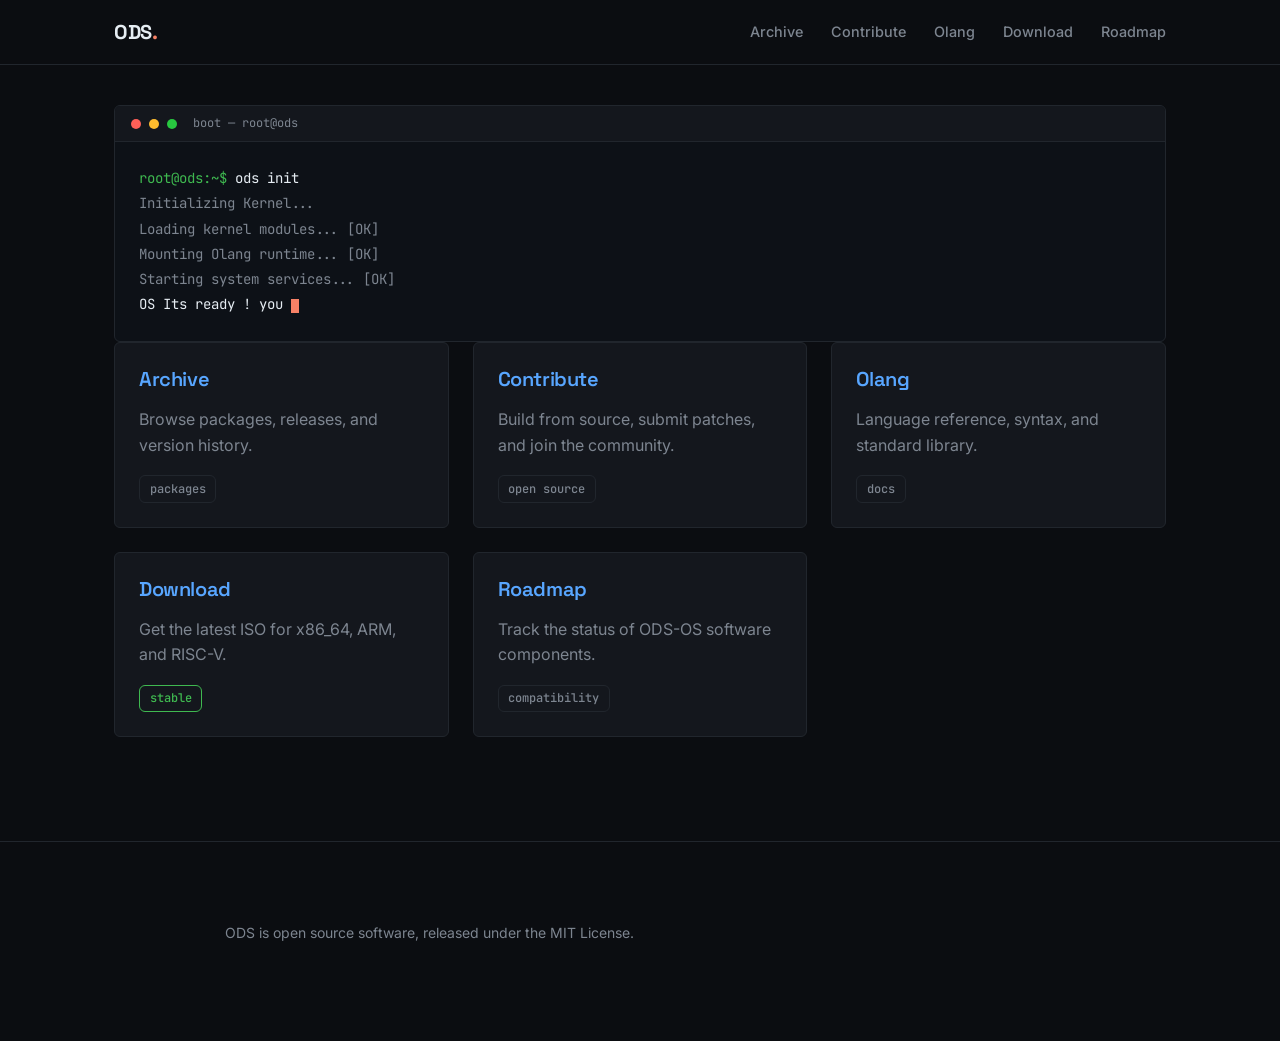
==== index.html @ 323a290c "Add files via upload" ====
<!DOCTYPE html>
<html lang="en">
<head>
  <meta charset="UTF-8">
  <meta name="viewport" content="width=device-width, initial-scale=1.0">
  <title>ODS — Open Developers Source</title>
  <link rel="stylesheet" href="shared.css">
  <link rel="stylesheet" href="index.css">
</head>
<body>
  <header>
    <div class="container">
      <a href="index.html" class="logo">ODS<span>.</span></a>
      <nav>
        <a href="archive/arch.html">Archive</a>
        <a href="contribute/contri.html">Contribute</a>
        <a href="olang/olang.html">Olang</a>
        <a href="os_download/os_download.html">Download</a>
        <a href="target/trget.html">Roadmap</a>
      </nav>
    </div>
  </header>

  <main>
    <section class="hero">
      <div class="container">
        <div class="terminal">
          <div class="terminal-header">
            <div class="terminal-dot red"></div>
            <div class="terminal-dot yellow"></div>
            <div class="terminal-dot green"></div>
            <div class="terminal-title">boot — root@ods</div>
          </div>
          <div class="terminal-body">
            <div><span class="prompt">root@ods:~$</span> <span class="command">ods init</span></div>
            <div class="output">Initializing Kernel...</div>
            <div class="output">Loading kernel modules... [OK]</div>
            <div class="output">Mounting Olang runtime... [OK]</div>
            <div class="output">Starting system services... [OK]</div>
            <div class="output"></div>
            <div><span class="typed" id="typed-line"></span><span class="cursor" id="cursor"></span></div>
          </div>
        </div>

        <div class="hero-nav">
          <div class="card-grid">
            <a href="archive/arch.html" class="card">
              <h3>Archive</h3>
              <p>Browse packages, releases, and version history.</p>
              <span class="badge">packages</span>
            </a>
            <a href="contribute/contri.html" class="card">
              <h3>Contribute</h3>
              <p>Build from source, submit patches, and join the community.</p>
              <span class="badge">open source</span>
            </a>
            <a href="olang/olang.html" class="card">
              <h3>Olang</h3>
              <p>Language reference, syntax, and standard library.</p>
              <span class="badge">docs</span>
            </a>
            <a href="os_download/os_download.html" class="card">
              <h3>Download</h3>
              <p>Get the latest ISO for x86_64, ARM, and RISC-V.</p>
              <span class="badge badge-success">stable</span>
            </a>
            <a href="target/trget.html" class="card">
              <h3>Roadmap</h3>
              <p>Track the status of ODS-OS software components.</p>
              <span class="badge">compatibility</span>
            </a>
          </div>
        </div>
      </div>
    </section>
  </main>

  <footer>
    <div class="container">
      <p>ODS is open source software, released under the MIT License.</p>
    </div>
  </footer>

  <script src="index.js"></script>
</body>
</html>
---- shared.css ----
@import url('https://fonts.googleapis.com/css2?family=Inter:wght@400&family=JetBrains+Mono:wght@600&family=Space+Grotesk:wght@500;600;700&display=swap');

:root {
  --bg: #0b0d11;
  --surface: #14171d;
  --border: #21262d;
  --text: #e6edf3;
  --muted: #7d8590;
  --accent: #f78166;
  --accent-hover: #ff9e7f;
  --link: #58a6ff;
  --success: #3fb950;
  --warning: #d29922;
  --danger: #d29922;
  --font-heading: "Space Grotesk", system-ui, sans-serif;
  --font-body: "Inter", system-ui, sans-serif;
  --font-mono: "JetBrains Mono", ui-monospace, monospace;
  --radius: 6px;
  --max-width: 1100px;
  --space-xs: 0.25rem;
  --space-sm: 0.5rem;
  --space-md: 1rem;
  --space-lg: 1.5rem;
  --space-xl: 2.5rem;
  --space-2xl: 4rem;
}

* {
  margin: 0;
  padding: 0;
  box-sizing: border-box;
}

html {
  scroll-behavior: smooth;
}

body {
  font-family: var(--font-body);
  background: var(--bg);
  color: var(--text);
  line-height: 1.6;
  min-height: 100vh;
  -webkit-font-smoothing: antialiased;
  -moz-osx-font-smoothing: grayscale;
}

h1, h2, h3, h4 {
  font-family: var(--font-heading);
  font-weight: 600;
  line-height: 1.2;
  letter-spacing: -0.02em;
}

h1 {
  font-size: clamp(2rem, 5vw, 3rem);
}

h2 {
  font-size: clamp(1.5rem, 3vw, 2rem);
  margin-bottom: var(--space-lg);
}

h3 {
  font-size: 1.25rem;
  margin-bottom: var(--space-md);
}

p {
  margin-bottom: var(--space-md);
  color: var(--muted);
  max-width: 70ch;
}

a {
  color: var(--link);
  text-decoration: none;
  transition: color 0.2s ease;
}

a:hover {
  color: var(--accent-hover);
}

code, pre {
  font-family: var(--font-mono);
  font-size: 0.875em;
}

code {
  background: var(--surface);
  padding: 0.15em 0.4em;
  border-radius: var(--radius);
  border: 1px solid var(--border);
  color: var(--accent);
}

pre {
  background: #0d1117;
  border: 1px solid var(--border);
  border-radius: var(--radius);
  padding: var(--space-lg);
  overflow-x: auto;
  line-height: 1.7;
}

pre code {
  background: none;
  padding: 0;
  border: none;
  color: var(--text);
}

.container {
  max-width: var(--max-width);
  margin: 0 auto;
  padding: var(--space-xl) var(--space-lg);
}

header {
  border-bottom: 1px solid var(--border);
  padding: var(--space-md) 0;
}

header .container {
  display: flex;
  justify-content: space-between;
  align-items: center;
  padding-top: 0;
  padding-bottom: 0;
}

.logo {
  font-family: var(--font-heading);
  font-weight: 700;
  font-size: 1.25rem;
  color: var(--text);
  letter-spacing: -0.02em;
}

.logo span {
  color: var(--accent);
}

nav a {
  color: var(--muted);
  margin-left: var(--space-lg);
  font-size: 0.9rem;
  font-weight: 500;
}

nav a:hover {
  color: var(--text);
}

nav a.active {
  color: var(--accent);
}

.card {
  background: var(--surface);
  border: 1px solid var(--border);
  border-radius: var(--radius);
  padding: var(--space-lg);
  transition: border-color 0.2s ease, transform 0.2s ease;
}

.card:hover {
  border-color: var(--accent);
  transform: translateY(-2px);
}

.card-grid {
  display: grid;
  grid-template-columns: repeat(auto-fit, minmax(280px, 1fr));
  gap: var(--space-lg);
}

.btn {
  display: inline-flex;
  align-items: center;
  gap: var(--space-sm);
  padding: 0.6rem 1.2rem;
  border-radius: var(--radius);
  font-family: var(--font-heading);
  font-weight: 600;
  font-size: 0.9rem;
  border: 1px solid var(--border);
  background: var(--surface);
  color: var(--text);
  cursor: pointer;
  transition: all 0.2s ease;
  text-decoration: none;
}

.btn:hover {
  border-color: var(--accent);
  color: var(--accent);
}

.btn-primary {
  background: var(--accent);
  color: var(--bg);
  border-color: var(--accent);
}

.btn-primary:hover {
  background: var(--accent-hover);
  border-color: var(--accent-hover);
  color: var(--bg);
}

.badge {
  display: inline-block;
  padding: 0.2rem 0.6rem;
  border-radius: var(--radius);
  font-family: var(--font-mono);
  font-size: 0.75rem;
  font-weight: 500;
  border: 1px solid var(--border);
  background: var(--surface);
  color: var(--muted);
}

.badge-success {
  border-color: var(--success);
  color: var(--success);
}

.badge-warning {
  border-color: var(--warning);
  color: var(--warning);
}

.badge-stopped {
  border-color: #8b5a5a;
  color: #8b5a5a;
}

.avatar {
  width: 40px;
  height: 40px;
  border-radius: 50%;
  border: 2px solid var(--border);
  flex-shrink: 0;
}

.user-info {
  display: flex;
  align-items: center;
  gap: var(--space-md);
  padding: var(--space-md);
  background: var(--bg);
  border: 1px solid var(--border);
  border-radius: var(--radius);
}

.user-name {
  font-family: var(--font-heading);
  font-weight: 600;
  font-size: 0.95rem;
  color: var(--text);
  margin-bottom: var(--space-xs);
}

.terminal {
  background: #0d1117;
  border: 1px solid var(--border);
  border-radius: var(--radius);
  overflow: hidden;
}

.terminal-header {
  display: flex;
  align-items: center;
  gap: var(--space-sm);
  padding: var(--space-sm) var(--space-md);
  border-bottom: 1px solid var(--border);
  background: var(--surface);
}

.terminal-dot {
  width: 10px;
  height: 10px;
  border-radius: 50%;
  background: var(--border);
}

.terminal-dot.red {
  background: #ff5f57;
}

.terminal-dot.yellow {
  background: #febc2e;
}

.terminal-dot.green {
  background: #28c840;
}

.terminal-title {
  font-family: var(--font-mono);
  font-size: 0.75rem;
  color: var(--muted);
  margin-left: var(--space-sm);
}

.terminal-body {
  padding: var(--space-lg);
  font-family: var(--font-mono);
  font-size: 0.875rem;
  line-height: 1.8;
  color: var(--text);
  overflow-x: auto;
}

.terminal-body .prompt {
  color: var(--success);
  user-select: none;
}

.terminal-body .command {
  color: var(--text);
}

.terminal-body .output {
  color: var(--muted);
}

.terminal-body .cursor {
  display: inline-block;
  width: 8px;
  height: 1em;
  background: var(--accent);
  animation: blink 1s step-end infinite;
  vertical-align: text-bottom;
}

@keyframes blink {
  50% {
    opacity: 0;
  }
}

.terminal-body .typed {
  color: var(--text);
}

footer {
  border-top: 1px solid var(--border);
  padding: var(--space-xl) 0;
  margin-top: var(--space-2xl);
  text-align: center;
  color: var(--muted);
  font-size: 0.875rem;
}

@media (max-width: 768px) {
  .container {
    padding: var(--space-lg) var(--space-md);
  }

  .card-grid {
    grid-template-columns: 1fr;
  }

  header .container {
    flex-direction: column;
    gap: var(--space-md);
  }

  nav a {
    margin-left: 0;
    margin-right: var(--space-md);
  }

  h1 {
    font-size: 1.75rem;
  }

  h2 {
    font-size: 1.25rem;
  }
}

@media (prefers-reduced-motion: reduce) {
  * {
    animation-duration: 0.01ms !important;
    animation-iteration-count: 1 !important;
    transition-duration: 0.01ms !important;
    scroll-behavior: auto !important;
  }
}
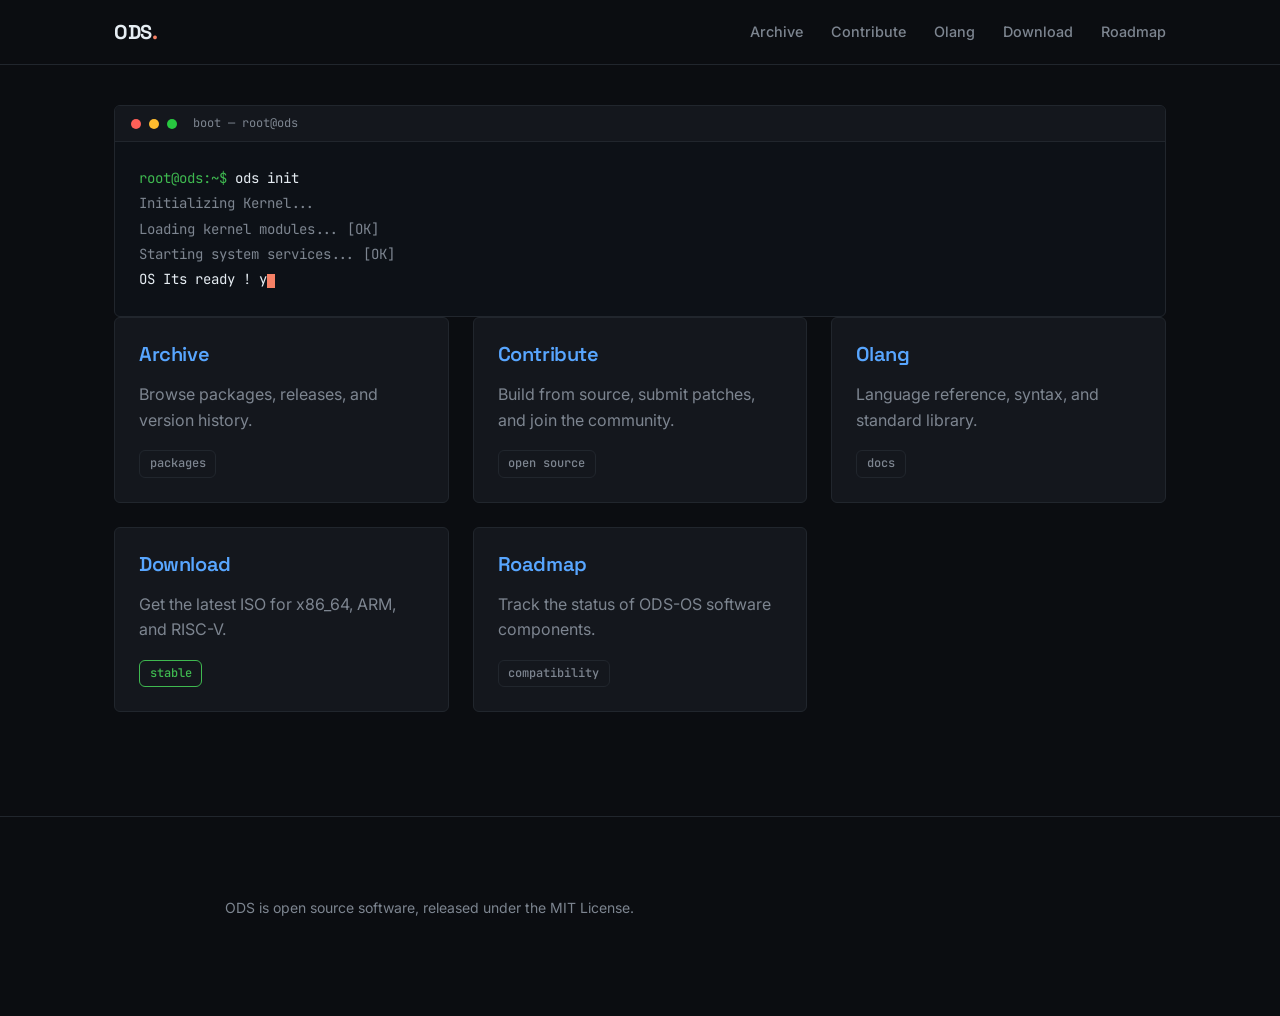
==== commit 1d5202a8: "Update index.html" ====
--- a/index.html
+++ b/index.html
@@ -35,7 +35,6 @@
             <div><span class="prompt">root@ods:~$</span> <span class="command">ods init</span></div>
             <div class="output">Initializing Kernel...</div>
             <div class="output">Loading kernel modules... [OK]</div>
-            <div class="output">Mounting Olang runtime... [OK]</div>
             <div class="output">Starting system services... [OK]</div>
             <div class="output"></div>
             <div><span class="typed" id="typed-line"></span><span class="cursor" id="cursor"></span></div>
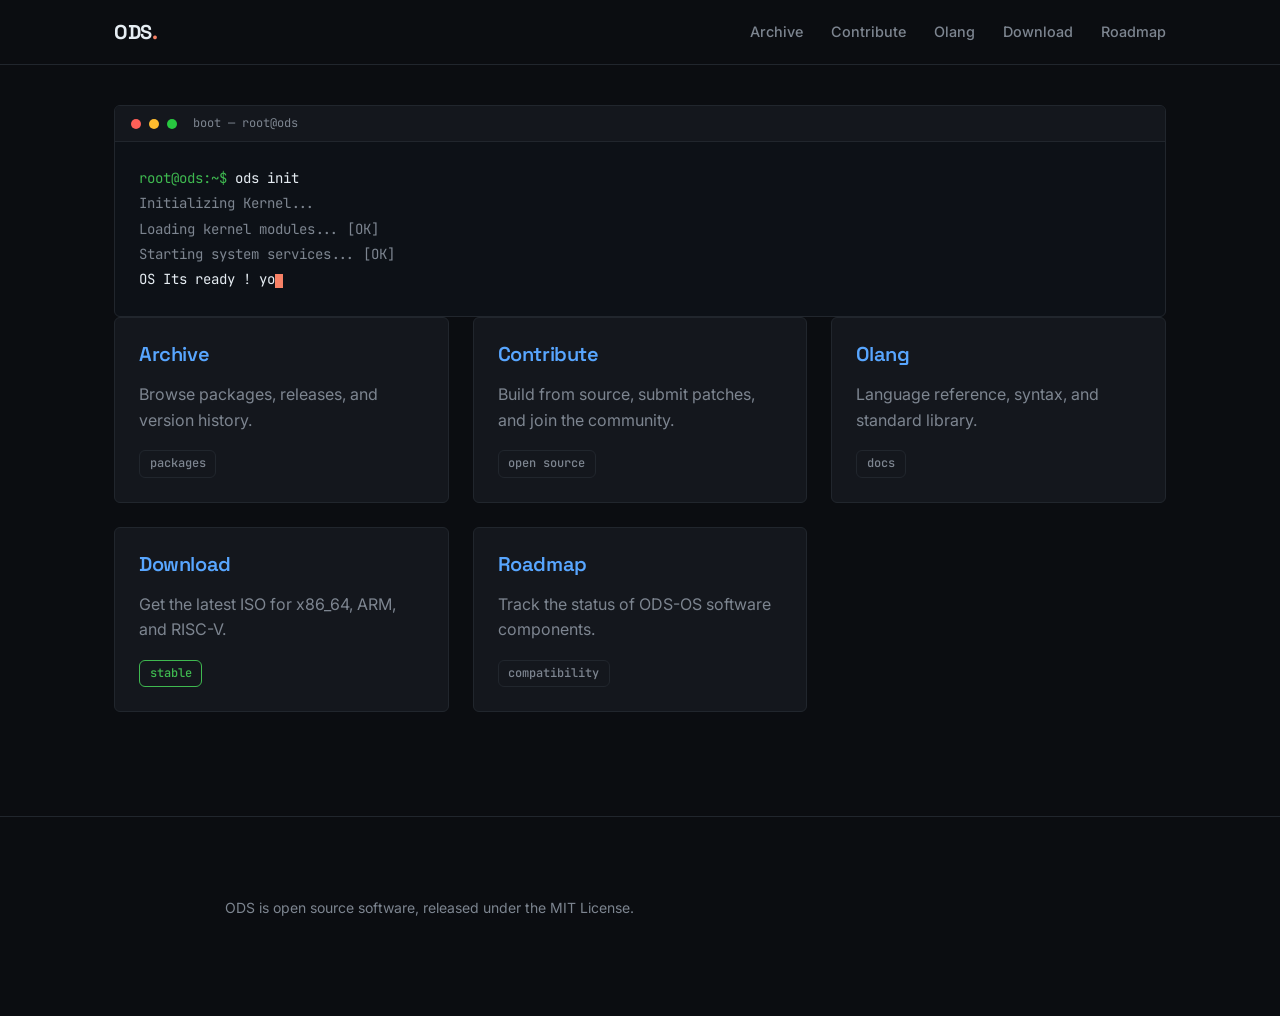
==== commit 180c390f: "Update index.html" ====
--- a/index.html
+++ b/index.html
@@ -80,6 +80,7 @@
     </div>
   </footer>
 
+  
   <script src="index.js"></script>
 </body>
 </html>
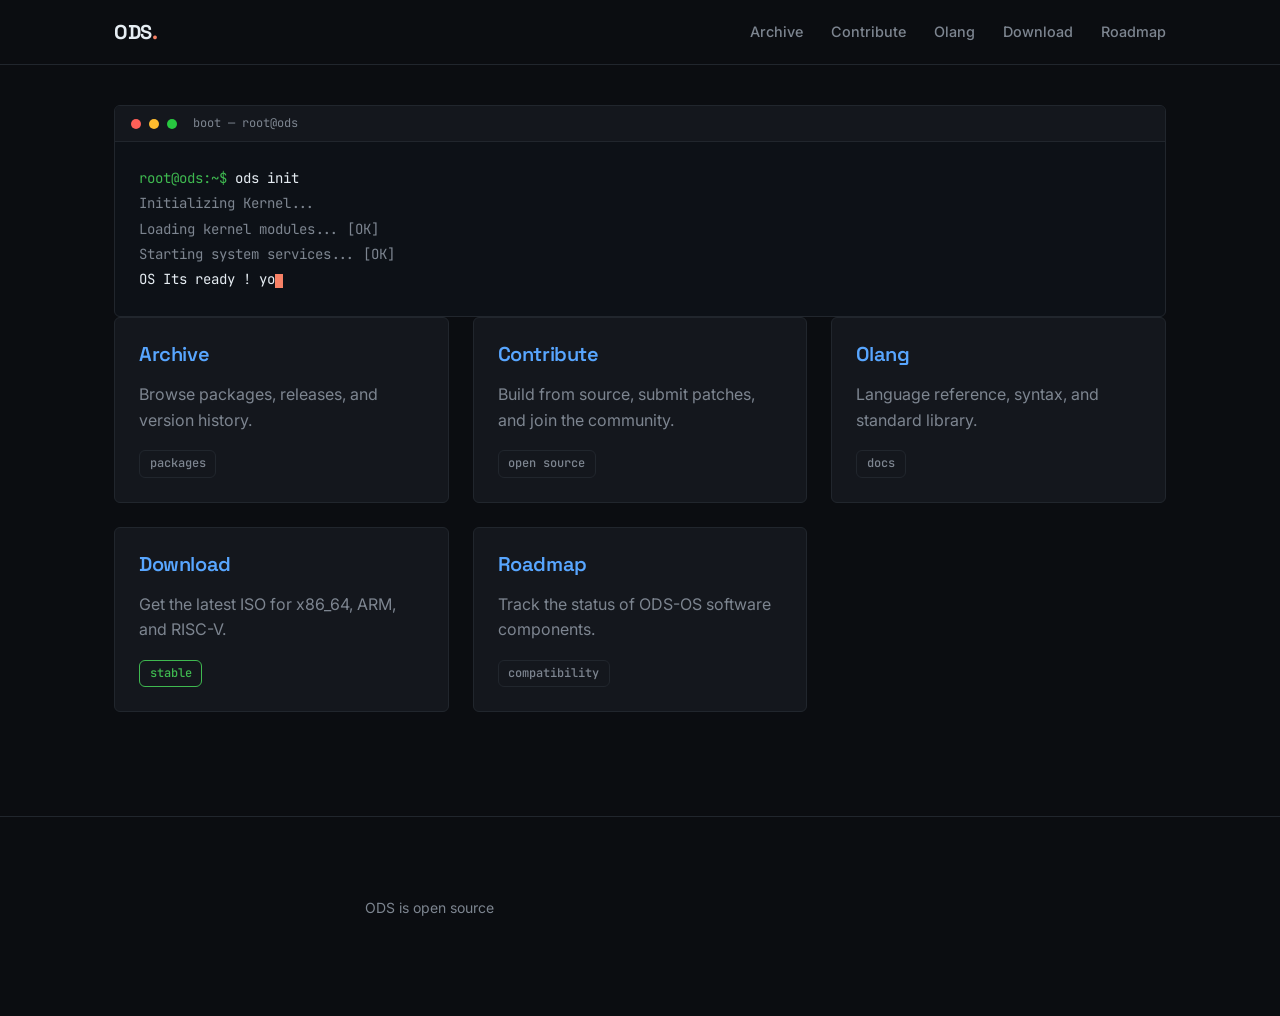
==== commit 271bce67: "Update index.html" ====
--- a/index.html
+++ b/index.html
@@ -76,7 +76,7 @@
 
   <footer>
     <div class="container">
-      <p>ODS is open source software, released under the MIT License.</p>
+      <p>ODS is open source</p>
     </div>
   </footer>
 
